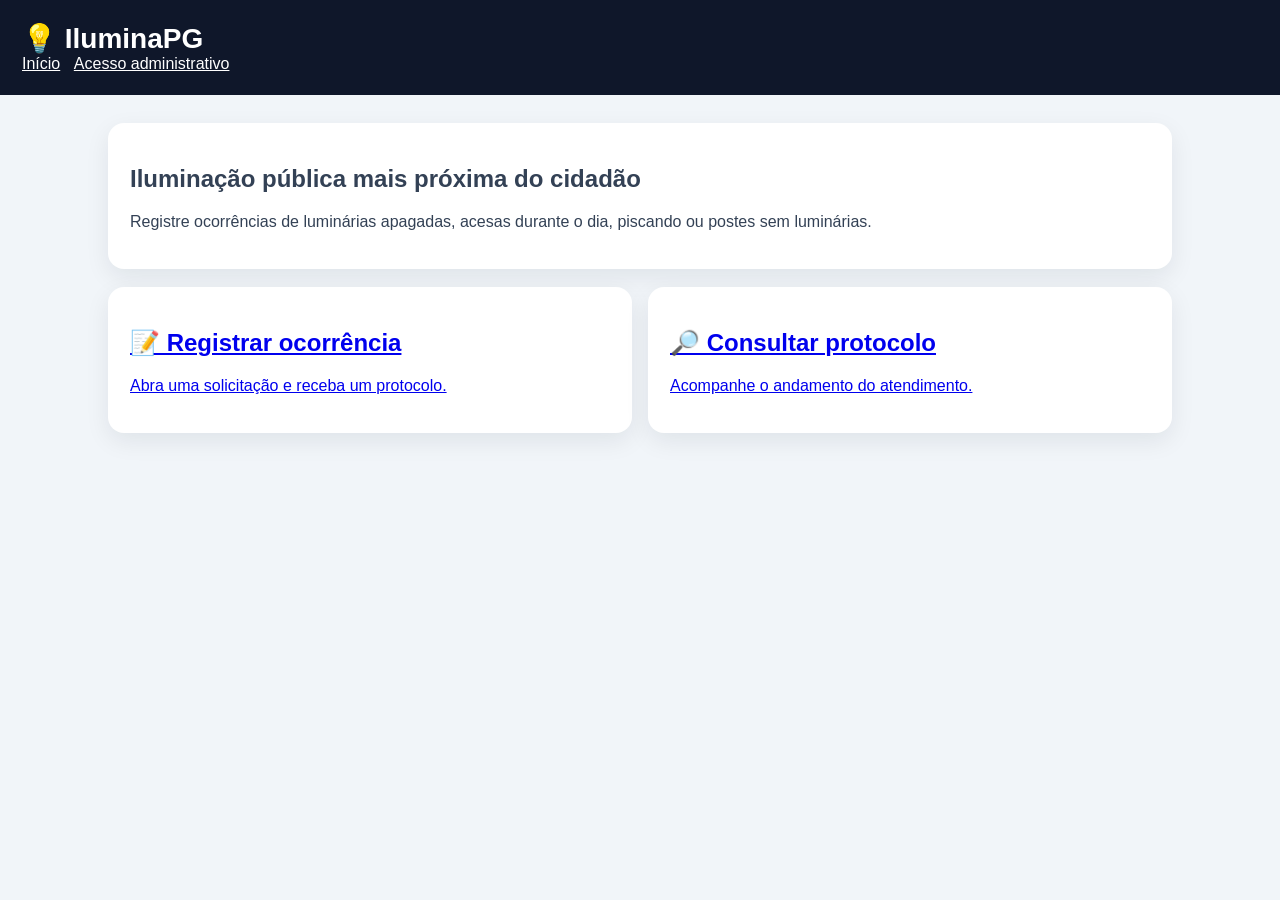
==== index.html @ 7782c96a "Versão inicial funcional do IluminaPG" ====
<!doctype html><html lang="pt-BR"><head><meta charset="utf-8"><meta name="viewport" content="width=device-width,initial-scale=1"><title>IluminaPG</title><link rel="stylesheet" href="style.css"></head><body><header class="topbar"><div class="brand">💡 IluminaPG</div><div class="nav"><a href="index.html">Início</a> <a href="gestao.html">Acesso administrativo</a></div></header><main class="wrap"><section class="card"><h1>Iluminação pública mais próxima do cidadão</h1><p>Registre ocorrências de luminárias apagadas, acesas durante o dia, piscando ou postes sem luminárias.</p></section><section class="grid"><a class="card" href="nova-ocorrencia.html"><h2>📝 Registrar ocorrência</h2><p>Abra uma solicitação e receba um protocolo.</p></a><a class="card" href="consulta.html"><h2>🔎 Consultar protocolo</h2><p>Acompanhe o andamento do atendimento.</p></a></section></main></body></html>
---- style.css ----
body{margin:0;font-family:Arial,sans-serif;background:#f1f5f9;color:#334155}*{box-sizing:border-box}.topbar{background:#0f172a;color:#fff;padding:22px}.wrap{max-width:1100px;margin:28px auto;padding:0 18px}.brand{font-size:28px;font-weight:700}.card{background:#fff;padding:22px;border-radius:16px;margin-bottom:18px;box-shadow:0 8px 24px rgba(15,23,42,.08)}.grid{display:grid;grid-template-columns:1fr 1fr;gap:16px}.field{margin-bottom:14px}label{display:block;font-weight:700;margin-bottom:6px}input,select,textarea{width:100%;padding:12px;border:1px solid #cbd5e1;border-radius:10px}textarea{min-height:90px}.btn{padding:12px 16px;border:0;border-radius:10px;font-weight:700;cursor:pointer}.primary{background:#facc15}.dark{background:#0f172a;color:#fff}.success{background:#16a34a;color:#fff}.nav a,.nav button{color:#fff;margin-right:10px}.status{padding:6px 10px;border-radius:999px;font-size:12px;font-weight:700}.aberto{background:#dbeafe;color:#1d4ed8}.em_analise{background:#fef3c7;color:#92400e}.encaminhado{background:#ede9fe;color:#6d28d9}.concluido{background:#dcfce7;color:#166534}.table{width:100%;border-collapse:collapse}.table th,.table td{padding:10px;border-bottom:1px solid #e2e8f0;text-align:left}.alert{padding:12px;border-radius:10px;margin:12px 0}.ok{background:#dcfce7}.err{background:#fee2e2}.stats{display:grid;grid-template-columns:repeat(4,1fr);gap:12px}.stat{background:#fff;padding:16px;border-radius:14px}.stat strong{font-size:26px}@media(max-width:760px){.grid,.stats{grid-template-columns:1fr}.table{min-width:800px}.tablewrap{overflow:auto}}
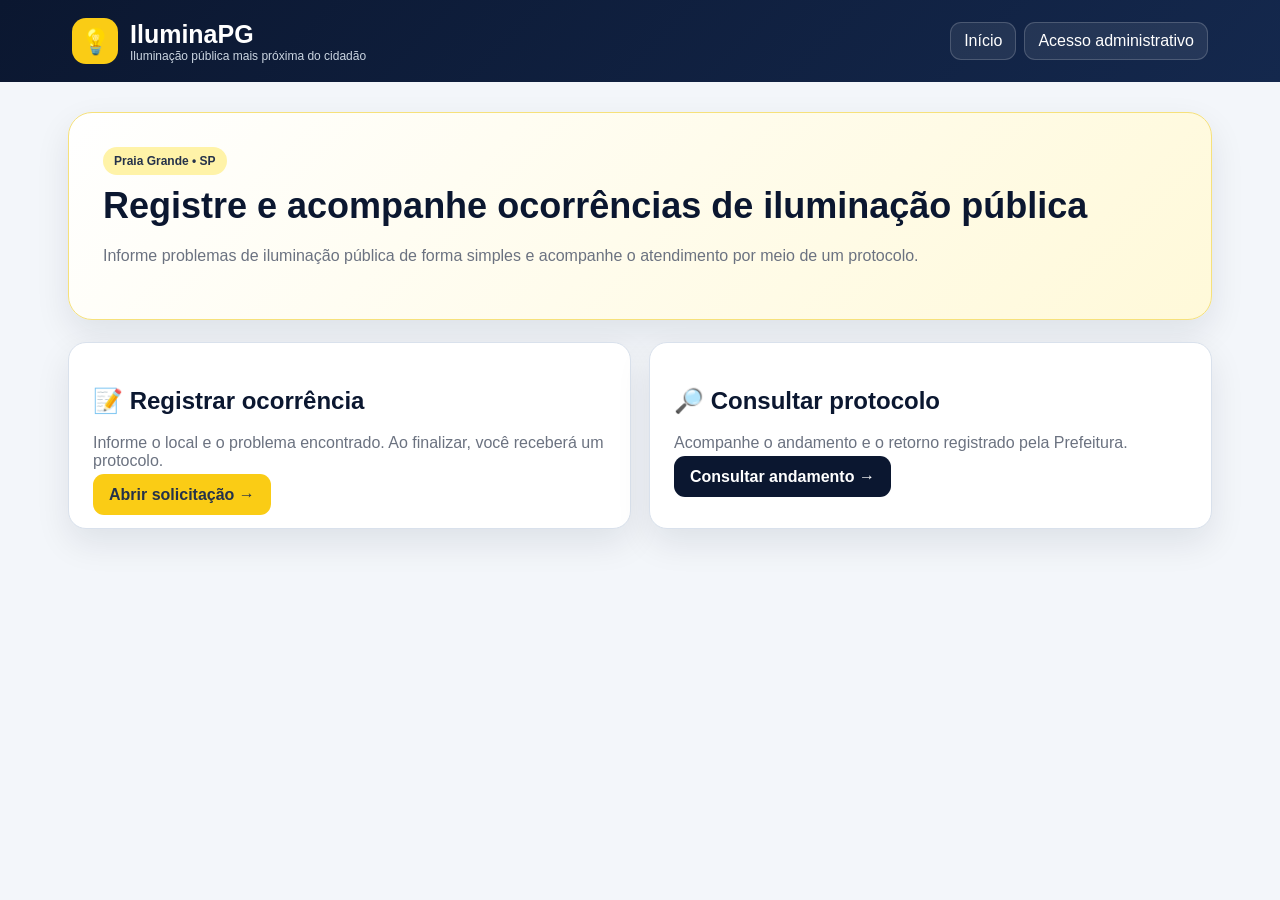
==== commit 8a962b49: "Melhora interface visual e responsiva do IluminaPG" ====
--- a/index.html
+++ b/index.html
@@ -1 +1,5 @@
-<!doctype html><html lang="pt-BR"><head><meta charset="utf-8"><meta name="viewport" content="width=device-width,initial-scale=1"><title>IluminaPG</title><link rel="stylesheet" href="style.css"></head><body><header class="topbar"><div class="brand">💡 IluminaPG</div><div class="nav"><a href="index.html">Início</a> <a href="gestao.html">Acesso administrativo</a></div></header><main class="wrap"><section class="card"><h1>Iluminação pública mais próxima do cidadão</h1><p>Registre ocorrências de luminárias apagadas, acesas durante o dia, piscando ou postes sem luminárias.</p></section><section class="grid"><a class="card" href="nova-ocorrencia.html"><h2>📝 Registrar ocorrência</h2><p>Abra uma solicitação e receba um protocolo.</p></a><a class="card" href="consulta.html"><h2>🔎 Consultar protocolo</h2><p>Acompanhe o andamento do atendimento.</p></a></section></main></body></html>+<!doctype html><html lang="pt-BR"><head><meta charset="utf-8"><meta name="viewport" content="width=device-width,initial-scale=1"><title>IluminaPG</title><link rel="stylesheet" href="style.css"></head><body>
+<header class="topbar"><div class="topbar-inner"><div class="brand"><div class="brand-mark">💡</div><div><div class="brand-title">IluminaPG</div><div class="brand-subtitle">Iluminação pública mais próxima do cidadão</div></div></div><nav class="nav"><a href="index.html">Início</a><a href="gestao.html">Acesso administrativo</a></nav></div></header>
+<main class="wrap"><section class="hero"><span class="hero-kicker">Praia Grande • SP</span><h1>Registre e acompanhe ocorrências de iluminação pública</h1><p>Informe problemas de iluminação pública de forma simples e acompanhe o atendimento por meio de um protocolo.</p></section>
+<section class="quick-grid"><a class="quick-card" href="nova-ocorrencia.html"><h2>📝 Registrar ocorrência</h2><p>Informe o local e o problema encontrado. Ao finalizar, você receberá um protocolo.</p><span class="btn btn-primary">Abrir solicitação →</span></a>
+<a class="quick-card" href="consulta.html"><h2>🔎 Consultar protocolo</h2><p>Acompanhe o andamento e o retorno registrado pela Prefeitura.</p><span class="btn btn-dark">Consultar andamento →</span></a></section></main></body></html>
--- a/style.css
+++ b/style.css
@@ -1 +1,23 @@
-body{margin:0;font-family:Arial,sans-serif;background:#f1f5f9;color:#334155}*{box-sizing:border-box}.topbar{background:#0f172a;color:#fff;padding:22px}.wrap{max-width:1100px;margin:28px auto;padding:0 18px}.brand{font-size:28px;font-weight:700}.card{background:#fff;padding:22px;border-radius:16px;margin-bottom:18px;box-shadow:0 8px 24px rgba(15,23,42,.08)}.grid{display:grid;grid-template-columns:1fr 1fr;gap:16px}.field{margin-bottom:14px}label{display:block;font-weight:700;margin-bottom:6px}input,select,textarea{width:100%;padding:12px;border:1px solid #cbd5e1;border-radius:10px}textarea{min-height:90px}.btn{padding:12px 16px;border:0;border-radius:10px;font-weight:700;cursor:pointer}.primary{background:#facc15}.dark{background:#0f172a;color:#fff}.success{background:#16a34a;color:#fff}.nav a,.nav button{color:#fff;margin-right:10px}.status{padding:6px 10px;border-radius:999px;font-size:12px;font-weight:700}.aberto{background:#dbeafe;color:#1d4ed8}.em_analise{background:#fef3c7;color:#92400e}.encaminhado{background:#ede9fe;color:#6d28d9}.concluido{background:#dcfce7;color:#166534}.table{width:100%;border-collapse:collapse}.table th,.table td{padding:10px;border-bottom:1px solid #e2e8f0;text-align:left}.alert{padding:12px;border-radius:10px;margin:12px 0}.ok{background:#dcfce7}.err{background:#fee2e2}.stats{display:grid;grid-template-columns:repeat(4,1fr);gap:12px}.stat{background:#fff;padding:16px;border-radius:14px}.stat strong{font-size:26px}@media(max-width:760px){.grid,.stats{grid-template-columns:1fr}.table{min-width:800px}.tablewrap{overflow:auto}}+
+:root{--navy:#0b1730;--navy2:#14284d;--yellow:#facc15;--bg:#f3f6fa;--card:#fff;--text:#25324a;--muted:#6b7280;--line:#d9e1ec;--green:#16a34a;--shadow:0 14px 35px rgba(15,23,42,.09);--radius:18px}
+*{box-sizing:border-box}body{margin:0;font-family:Segoe UI,Arial,sans-serif;background:var(--bg);color:var(--text)}a{text-decoration:none;color:inherit}button,input,select,textarea{font:inherit}
+.topbar{background:linear-gradient(135deg,var(--navy),var(--navy2));color:#fff}.topbar-inner{max-width:1180px;margin:auto;padding:18px 22px;display:flex;justify-content:space-between;align-items:center;gap:18px}
+.brand{display:flex;align-items:center;gap:12px}.brand-mark{width:46px;height:46px;border-radius:14px;background:var(--yellow);display:grid;place-items:center;font-size:25px}.brand-title{font-size:25px;font-weight:800}.brand-subtitle{font-size:12px;color:#cbd5e1}
+.nav{display:flex;gap:8px;flex-wrap:wrap}.nav a,.nav button{border:1px solid rgba(255,255,255,.18);background:rgba(255,255,255,.08);color:#fff;padding:9px 13px;border-radius:11px;cursor:pointer}
+.wrap{max-width:1180px;margin:30px auto;padding:0 18px}.hero{background:linear-gradient(135deg,#fff,#fff9d9);border:1px solid #f6e17b;border-radius:24px;padding:34px;box-shadow:var(--shadow)}
+.hero h1{font-size:36px;margin:0 0 12px;color:var(--navy)}.hero p{color:var(--muted);line-height:1.6}.hero-kicker{display:inline-block;background:#fff3a8;padding:7px 11px;border-radius:999px;font-weight:800;font-size:12px;margin-bottom:10px}
+.quick-grid{display:grid;grid-template-columns:1fr 1fr;gap:18px;margin-top:22px}.quick-card,.card,.stat{background:#fff;border:1px solid var(--line);border-radius:var(--radius);box-shadow:var(--shadow)}
+.quick-card{padding:24px}.quick-card h2,.card h2{color:var(--navy)}.quick-card p{color:var(--muted)}
+.card{padding:24px;margin-bottom:18px}.card-title{display:flex;align-items:center;gap:10px;margin-bottom:18px}.card-title h2{margin:0;font-size:21px}.card-title span{width:34px;height:34px;border-radius:10px;background:#eef3ff;display:grid;place-items:center}
+.grid-2{display:grid;grid-template-columns:1fr 1fr;gap:16px}.field{margin-bottom:15px}label{display:block;font-size:13px;font-weight:800;margin-bottom:7px}
+input,select,textarea{width:100%;border:1px solid #cfd8e5;padding:12px 13px;border-radius:11px;outline:none}input:focus,select:focus,textarea:focus{border-color:#7aa2ff;box-shadow:0 0 0 3px rgba(37,99,235,.1)}textarea{min-height:105px}
+.problem-grid{display:grid;grid-template-columns:repeat(2,1fr);gap:12px}.problem{border:1px solid var(--line);border-radius:14px;padding:15px;display:flex;gap:10px;align-items:center}.problem input{width:auto}.problem:has(input:checked){border-color:#e3b91e;background:#fff9dc}
+.btn{border:0;border-radius:11px;padding:12px 16px;font-weight:800;cursor:pointer}.btn-primary{background:var(--yellow)}.btn-dark{background:var(--navy);color:#fff}.btn-light{background:#eef2f7}.btn-success{background:var(--green);color:#fff}
+.alert{padding:13px 15px;border-radius:11px;margin:13px 0;display:none}.alert.show{display:block}.alert.success,.alert.ok{background:#dcfce7;color:#166534}.alert.error,.alert.err{background:#fee2e2;color:#991b1b}.alert.info{background:#dbeafe;color:#1e40af}
+.protocol-box{margin-top:12px;background:#fff9cc;border:1px dashed #cda600;border-radius:12px;padding:14px;text-align:center;font-size:24px;font-weight:900}
+.status{display:inline-block;border-radius:999px;padding:7px 11px;font-size:12px;font-weight:900}.status.aberto{background:#dbeafe;color:#1d4ed8}.status.em_analise{background:#fef3c7;color:#92400e}.status.encaminhado{background:#ede9fe;color:#6d28d9}.status.concluido{background:#dcfce7;color:#166534}
+.stats{display:grid;grid-template-columns:repeat(4,1fr);gap:14px;margin-bottom:18px}.stat{padding:18px}.stat .n{font-size:30px;font-weight:900;color:var(--navy)}.stat .t{font-size:12px;color:var(--muted)}
+.toolbar{display:grid;grid-template-columns:2fr 1fr auto;gap:10px;margin-bottom:14px}.tablewrap{overflow:auto}.table{width:100%;border-collapse:collapse;min-width:830px}.table th,.table td{padding:12px 10px;text-align:left;border-bottom:1px solid #e9eef5;font-size:13px}.table th{font-size:11px;text-transform:uppercase;color:#7b8798}
+.admin-detail-grid,.result-grid{display:grid;grid-template-columns:1fr 1fr;gap:14px}.detail-block{background:#f8fafc;border:1px solid #edf2f7;border-radius:13px;padding:15px}
+.timeline{display:flex;overflow:auto;margin-top:20px}.timeline-step{min-width:150px;position:relative;padding-top:26px;color:#8a96a8;font-size:12px;font-weight:700}.timeline-step:before{content:"";position:absolute;top:7px;left:0;width:14px;height:14px;border-radius:50%;background:#cbd5e1}.timeline-step:after{content:"";position:absolute;top:13px;left:14px;width:100%;height:2px;background:#cbd5e1}.timeline-step:last-child:after{display:none}.timeline-step.done{color:var(--navy)}.timeline-step.done:before,.timeline-step.done:after{background:var(--green)}
+@media(max-width:820px){.topbar-inner{flex-direction:column;align-items:flex-start}.quick-grid,.grid-2,.problem-grid,.stats,.toolbar,.admin-detail-grid,.result-grid{grid-template-columns:1fr}.hero h1{font-size:29px}.wrap{padding:0 13px}.hero,.card{padding:19px}}
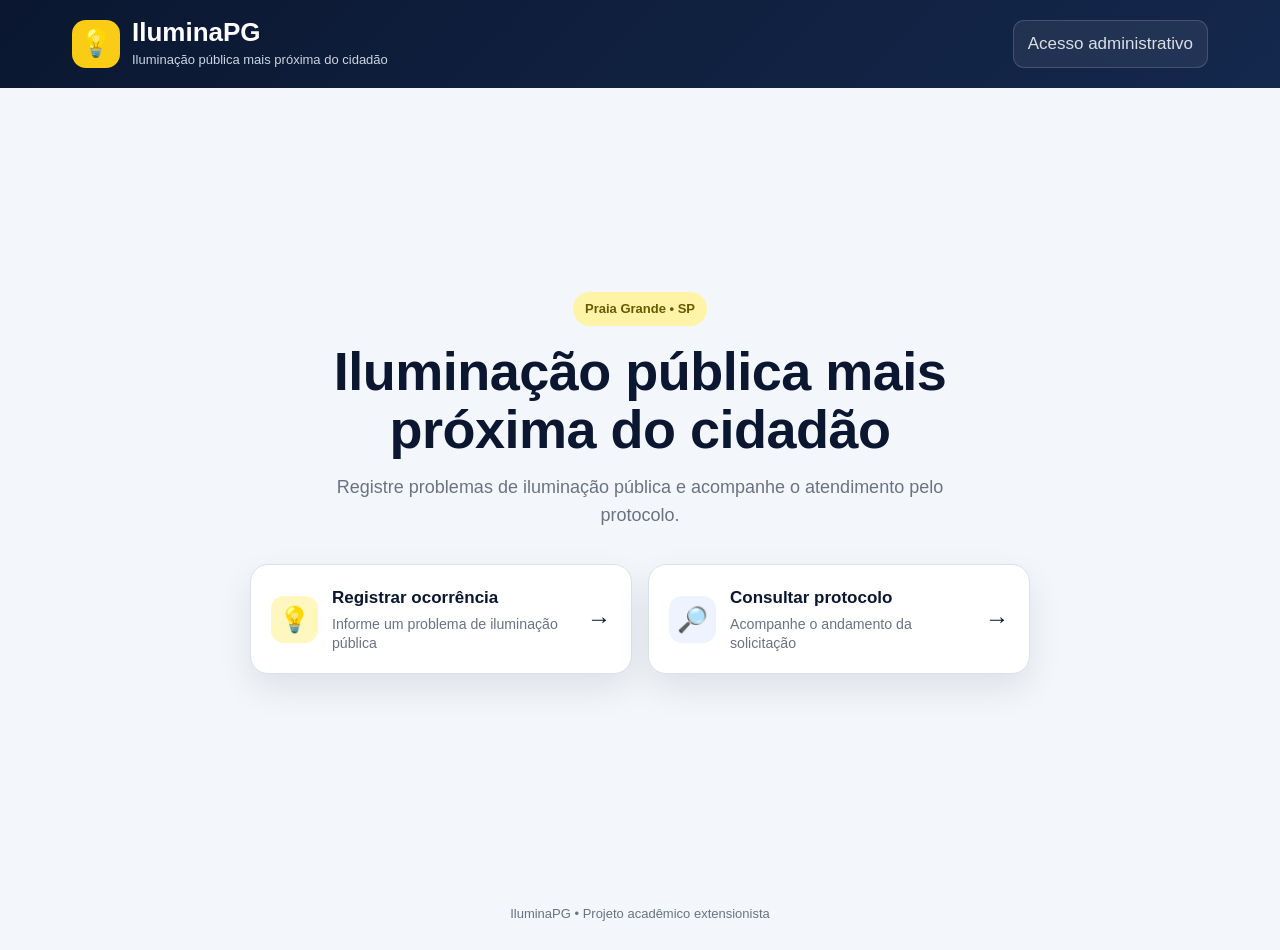
==== commit 15b720b7: "Atualiza home, icones e responsividade do IluminaPG" ====
--- a/index.html
+++ b/index.html
@@ -1,5 +1,180 @@
-<!doctype html><html lang="pt-BR"><head><meta charset="utf-8"><meta name="viewport" content="width=device-width,initial-scale=1"><title>IluminaPG</title><link rel="stylesheet" href="style.css"></head><body>
-<header class="topbar"><div class="topbar-inner"><div class="brand"><div class="brand-mark">💡</div><div><div class="brand-title">IluminaPG</div><div class="brand-subtitle">Iluminação pública mais próxima do cidadão</div></div></div><nav class="nav"><a href="index.html">Início</a><a href="gestao.html">Acesso administrativo</a></nav></div></header>
-<main class="wrap"><section class="hero"><span class="hero-kicker">Praia Grande • SP</span><h1>Registre e acompanhe ocorrências de iluminação pública</h1><p>Informe problemas de iluminação pública de forma simples e acompanhe o atendimento por meio de um protocolo.</p></section>
-<section class="quick-grid"><a class="quick-card" href="nova-ocorrencia.html"><h2>📝 Registrar ocorrência</h2><p>Informe o local e o problema encontrado. Ao finalizar, você receberá um protocolo.</p><span class="btn btn-primary">Abrir solicitação →</span></a>
-<a class="quick-card" href="consulta.html"><h2>🔎 Consultar protocolo</h2><p>Acompanhe o andamento e o retorno registrado pela Prefeitura.</p><span class="btn btn-dark">Consultar andamento →</span></a></section></main></body></html>+<!doctype html>
+
+<html lang="pt-BR">
+
+<head>
+
+    <meta charset="utf-8">
+
+    <meta
+        name="viewport"
+        content="width=device-width, initial-scale=1"
+    >
+
+    <title>IluminaPG</title>
+
+    <link
+        rel="stylesheet"
+        href="style.css"
+    >
+
+</head>
+
+
+<body>
+
+
+<header class="topbar">
+
+    <div class="topbar-inner">
+
+
+        <div class="brand">
+
+            <div class="brand-mark">
+                💡
+            </div>
+
+
+            <div>
+
+                <div class="brand-title">
+                    IluminaPG
+                </div>
+
+                <div class="brand-subtitle">
+                    Iluminação pública mais próxima do cidadão
+                </div>
+
+            </div>
+
+
+        </div>
+
+
+
+        <nav class="nav">
+
+            <a
+                class="admin-link"
+                href="gestao.html"
+            >
+                Acesso administrativo
+            </a>
+
+        </nav>
+
+
+    </div>
+
+</header>
+
+
+
+<main class="wrap home-wrap">
+
+
+    <section class="home-hero">
+
+
+        <span class="hero-kicker">
+            Praia Grande • SP
+        </span>
+
+
+        <h1>
+            Iluminação pública
+            mais próxima do cidadão
+        </h1>
+
+
+        <p>
+            Registre problemas de iluminação pública
+            e acompanhe o atendimento pelo protocolo.
+        </p>
+
+
+        <div class="home-actions">
+
+
+            <a
+                href="nova-ocorrencia.html"
+                class="home-action primary-action"
+            >
+
+                <span class="home-action-icon">
+                    💡
+                </span>
+
+
+                <div>
+
+                    <strong>
+                        Registrar ocorrência
+                    </strong>
+
+                    <small>
+                        Informe um problema de iluminação pública
+                    </small>
+
+                </div>
+
+
+                <span class="home-arrow">
+                    →
+                </span>
+
+            </a>
+
+
+
+            <a
+                href="consulta.html"
+                class="home-action secondary-action"
+            >
+
+                <span class="home-action-icon">
+                    🔎
+                </span>
+
+
+                <div>
+
+                    <strong>
+                        Consultar protocolo
+                    </strong>
+
+                    <small>
+                        Acompanhe o andamento da solicitação
+                    </small>
+
+                </div>
+
+
+                <span class="home-arrow">
+                    →
+                </span>
+
+            </a>
+
+
+        </div>
+
+
+    </section>
+
+
+</main>
+
+
+
+<footer class="footer">
+
+    IluminaPG • Projeto acadêmico extensionista
+
+</footer>
+
+
+</body>
+
+</html>
--- a/style.css
+++ b/style.css
@@ -1,23 +1,2120 @@
-
-:root{--navy:#0b1730;--navy2:#14284d;--yellow:#facc15;--bg:#f3f6fa;--card:#fff;--text:#25324a;--muted:#6b7280;--line:#d9e1ec;--green:#16a34a;--shadow:0 14px 35px rgba(15,23,42,.09);--radius:18px}
-*{box-sizing:border-box}body{margin:0;font-family:Segoe UI,Arial,sans-serif;background:var(--bg);color:var(--text)}a{text-decoration:none;color:inherit}button,input,select,textarea{font:inherit}
-.topbar{background:linear-gradient(135deg,var(--navy),var(--navy2));color:#fff}.topbar-inner{max-width:1180px;margin:auto;padding:18px 22px;display:flex;justify-content:space-between;align-items:center;gap:18px}
-.brand{display:flex;align-items:center;gap:12px}.brand-mark{width:46px;height:46px;border-radius:14px;background:var(--yellow);display:grid;place-items:center;font-size:25px}.brand-title{font-size:25px;font-weight:800}.brand-subtitle{font-size:12px;color:#cbd5e1}
-.nav{display:flex;gap:8px;flex-wrap:wrap}.nav a,.nav button{border:1px solid rgba(255,255,255,.18);background:rgba(255,255,255,.08);color:#fff;padding:9px 13px;border-radius:11px;cursor:pointer}
-.wrap{max-width:1180px;margin:30px auto;padding:0 18px}.hero{background:linear-gradient(135deg,#fff,#fff9d9);border:1px solid #f6e17b;border-radius:24px;padding:34px;box-shadow:var(--shadow)}
-.hero h1{font-size:36px;margin:0 0 12px;color:var(--navy)}.hero p{color:var(--muted);line-height:1.6}.hero-kicker{display:inline-block;background:#fff3a8;padding:7px 11px;border-radius:999px;font-weight:800;font-size:12px;margin-bottom:10px}
-.quick-grid{display:grid;grid-template-columns:1fr 1fr;gap:18px;margin-top:22px}.quick-card,.card,.stat{background:#fff;border:1px solid var(--line);border-radius:var(--radius);box-shadow:var(--shadow)}
-.quick-card{padding:24px}.quick-card h2,.card h2{color:var(--navy)}.quick-card p{color:var(--muted)}
-.card{padding:24px;margin-bottom:18px}.card-title{display:flex;align-items:center;gap:10px;margin-bottom:18px}.card-title h2{margin:0;font-size:21px}.card-title span{width:34px;height:34px;border-radius:10px;background:#eef3ff;display:grid;place-items:center}
-.grid-2{display:grid;grid-template-columns:1fr 1fr;gap:16px}.field{margin-bottom:15px}label{display:block;font-size:13px;font-weight:800;margin-bottom:7px}
-input,select,textarea{width:100%;border:1px solid #cfd8e5;padding:12px 13px;border-radius:11px;outline:none}input:focus,select:focus,textarea:focus{border-color:#7aa2ff;box-shadow:0 0 0 3px rgba(37,99,235,.1)}textarea{min-height:105px}
-.problem-grid{display:grid;grid-template-columns:repeat(2,1fr);gap:12px}.problem{border:1px solid var(--line);border-radius:14px;padding:15px;display:flex;gap:10px;align-items:center}.problem input{width:auto}.problem:has(input:checked){border-color:#e3b91e;background:#fff9dc}
-.btn{border:0;border-radius:11px;padding:12px 16px;font-weight:800;cursor:pointer}.btn-primary{background:var(--yellow)}.btn-dark{background:var(--navy);color:#fff}.btn-light{background:#eef2f7}.btn-success{background:var(--green);color:#fff}
-.alert{padding:13px 15px;border-radius:11px;margin:13px 0;display:none}.alert.show{display:block}.alert.success,.alert.ok{background:#dcfce7;color:#166534}.alert.error,.alert.err{background:#fee2e2;color:#991b1b}.alert.info{background:#dbeafe;color:#1e40af}
-.protocol-box{margin-top:12px;background:#fff9cc;border:1px dashed #cda600;border-radius:12px;padding:14px;text-align:center;font-size:24px;font-weight:900}
-.status{display:inline-block;border-radius:999px;padding:7px 11px;font-size:12px;font-weight:900}.status.aberto{background:#dbeafe;color:#1d4ed8}.status.em_analise{background:#fef3c7;color:#92400e}.status.encaminhado{background:#ede9fe;color:#6d28d9}.status.concluido{background:#dcfce7;color:#166534}
-.stats{display:grid;grid-template-columns:repeat(4,1fr);gap:14px;margin-bottom:18px}.stat{padding:18px}.stat .n{font-size:30px;font-weight:900;color:var(--navy)}.stat .t{font-size:12px;color:var(--muted)}
-.toolbar{display:grid;grid-template-columns:2fr 1fr auto;gap:10px;margin-bottom:14px}.tablewrap{overflow:auto}.table{width:100%;border-collapse:collapse;min-width:830px}.table th,.table td{padding:12px 10px;text-align:left;border-bottom:1px solid #e9eef5;font-size:13px}.table th{font-size:11px;text-transform:uppercase;color:#7b8798}
-.admin-detail-grid,.result-grid{display:grid;grid-template-columns:1fr 1fr;gap:14px}.detail-block{background:#f8fafc;border:1px solid #edf2f7;border-radius:13px;padding:15px}
-.timeline{display:flex;overflow:auto;margin-top:20px}.timeline-step{min-width:150px;position:relative;padding-top:26px;color:#8a96a8;font-size:12px;font-weight:700}.timeline-step:before{content:"";position:absolute;top:7px;left:0;width:14px;height:14px;border-radius:50%;background:#cbd5e1}.timeline-step:after{content:"";position:absolute;top:13px;left:14px;width:100%;height:2px;background:#cbd5e1}.timeline-step:last-child:after{display:none}.timeline-step.done{color:var(--navy)}.timeline-step.done:before,.timeline-step.done:after{background:var(--green)}
-@media(max-width:820px){.topbar-inner{flex-direction:column;align-items:flex-start}.quick-grid,.grid-2,.problem-grid,.stats,.toolbar,.admin-detail-grid,.result-grid{grid-template-columns:1fr}.hero h1{font-size:29px}.wrap{padding:0 13px}.hero,.card{padding:19px}}
+:root {
+
+    --navy: #0b1730;
+
+    --navy2: #14284d;
+
+    --yellow: #facc15;
+
+    --yellow-dark: #eab308;
+
+    --bg: #f3f6fa;
+
+    --card: #ffffff;
+
+    --text: #25324a;
+
+    --muted: #6b7280;
+
+    --line: #d9e1ec;
+
+    --green: #16a34a;
+
+    --red: #dc2626;
+
+    --purple: #7c3aed;
+
+    --orange: #d97706;
+
+    --shadow:
+        0 14px 35px
+        rgba(15, 23, 42, .09);
+
+    --radius: 18px;
+
+}
+
+
+
+/* =========================================
+   GERAL
+========================================= */
+
+* {
+    box-sizing: border-box;
+}
+
+
+html {
+
+    scroll-behavior: smooth;
+
+    font-size: 17px;
+
+}
+
+
+body {
+
+    margin: 0;
+
+    min-width: 280px;
+
+    font-family:
+        "Segoe UI",
+        Arial,
+        sans-serif;
+
+    background: var(--bg);
+
+    color: var(--text);
+
+    line-height: 1.55;
+
+}
+
+
+a {
+
+    text-decoration: none;
+
+    color: inherit;
+
+}
+
+
+button,
+input,
+select,
+textarea {
+
+    font: inherit;
+
+}
+
+
+img {
+
+    max-width: 100%;
+
+}
+
+
+
+/* =========================================
+   CABEÇALHO
+========================================= */
+
+.topbar {
+
+    background:
+        linear-gradient(
+            135deg,
+            var(--navy),
+            var(--navy2)
+        );
+
+    color: #fff;
+
+}
+
+
+.topbar-inner {
+
+    width: 100%;
+
+    max-width: 1180px;
+
+    margin: auto;
+
+    padding: 18px 22px;
+
+    display: flex;
+
+    justify-content: space-between;
+
+    align-items: center;
+
+    gap: 18px;
+
+}
+
+
+.brand {
+
+    display: flex;
+
+    align-items: center;
+
+    gap: 12px;
+
+}
+
+
+.brand-mark {
+
+    width: 48px;
+
+    height: 48px;
+
+    min-width: 48px;
+
+    border-radius: 14px;
+
+    background: var(--yellow);
+
+    display: grid;
+
+    place-items: center;
+
+    font-size: 27px;
+
+}
+
+
+.brand-title {
+
+    font-size: 26px;
+
+    font-weight: 800;
+
+    line-height: 1.1;
+
+}
+
+
+.brand-subtitle {
+
+    margin-top: 3px;
+
+    font-size: 13px;
+
+    color: #cbd5e1;
+
+}
+
+
+.nav {
+
+    display: flex;
+
+    align-items: center;
+
+    gap: 8px;
+
+    flex-wrap: wrap;
+
+}
+
+
+.nav a,
+.nav button {
+
+    border:
+        1px solid
+        rgba(255,255,255,.18);
+
+    background:
+        rgba(255,255,255,.08);
+
+    color: #fff;
+
+    padding: 10px 14px;
+
+    border-radius: 11px;
+
+    cursor: pointer;
+
+    transition: .15s;
+
+}
+
+
+.nav a:hover,
+.nav button:hover {
+
+    background:
+        rgba(255,255,255,.15);
+
+}
+
+
+.admin-link {
+
+    opacity: .85;
+
+}
+
+
+
+/* =========================================
+   LAYOUT
+========================================= */
+
+.wrap {
+
+    width: 100%;
+
+    max-width: 1180px;
+
+    margin: 30px auto;
+
+    padding: 0 18px;
+
+}
+
+
+
+/* =========================================
+   HOME MINIMALISTA
+========================================= */
+
+.home-wrap {
+
+    min-height:
+        calc(100vh - 170px);
+
+    display: flex;
+
+    align-items: center;
+
+    justify-content: center;
+
+}
+
+
+.home-hero {
+
+    width: 100%;
+
+    max-width: 900px;
+
+    text-align: center;
+
+    padding: 50px 20px;
+
+}
+
+
+.hero-kicker {
+
+    display: inline-block;
+
+    background: #fff3a8;
+
+    color: #6b5900;
+
+    padding: 7px 12px;
+
+    border-radius: 999px;
+
+    font-weight: 800;
+
+    font-size: 13px;
+
+    margin-bottom: 16px;
+
+}
+
+
+.home-hero h1 {
+
+    max-width: 760px;
+
+    margin:
+        0 auto 16px;
+
+    color: var(--navy);
+
+    font-size:
+        clamp(
+            34px,
+            5vw,
+            54px
+        );
+
+    line-height: 1.08;
+
+    letter-spacing: -.5px;
+
+}
+
+
+.home-hero > p {
+
+    max-width: 650px;
+
+    margin:
+        0 auto 34px;
+
+    color: var(--muted);
+
+    font-size: 18px;
+
+}
+
+
+.home-actions {
+
+    width: 100%;
+
+    max-width: 780px;
+
+    margin: auto;
+
+    display: grid;
+
+    grid-template-columns:
+        repeat(2, 1fr);
+
+    gap: 16px;
+
+}
+
+
+.home-action {
+
+    min-height: 105px;
+
+    display: grid;
+
+    grid-template-columns:
+        auto 1fr auto;
+
+    align-items: center;
+
+    gap: 14px;
+
+    padding: 20px;
+
+    background: #fff;
+
+    border:
+        1px solid
+        var(--line);
+
+    border-radius: 18px;
+
+    text-align: left;
+
+    box-shadow: var(--shadow);
+
+    transition:
+        transform .18s,
+        border-color .18s;
+
+}
+
+
+.home-action:hover {
+
+    transform:
+        translateY(-2px);
+
+    border-color:
+        #c9d2df;
+
+}
+
+
+.home-action-icon {
+
+    width: 47px;
+
+    height: 47px;
+
+    border-radius: 13px;
+
+    background: #fff7bf;
+
+    display: grid;
+
+    place-items: center;
+
+    font-size: 25px;
+
+}
+
+
+.home-action strong {
+
+    display: block;
+
+    color: var(--navy);
+
+    font-size: 17px;
+
+}
+
+
+.home-action small {
+
+    display: block;
+
+    margin-top: 3px;
+
+    color: var(--muted);
+
+    line-height: 1.35;
+
+}
+
+
+.home-arrow {
+
+    color: var(--navy);
+
+    font-size: 24px;
+
+    font-weight: 700;
+
+}
+
+
+.secondary-action
+.home-action-icon {
+
+    background:
+        #eef3ff;
+
+}
+
+
+
+/* =========================================
+   HERO ANTIGO
+========================================= */
+
+.hero {
+
+    background:
+        linear-gradient(
+            135deg,
+            #fff,
+            #fff9d9
+        );
+
+    border:
+        1px solid
+        #f6e17b;
+
+    border-radius: 24px;
+
+    padding: 34px;
+
+    box-shadow:
+        var(--shadow);
+
+}
+
+
+.hero h1 {
+
+    font-size: 38px;
+
+    margin:
+        0 0 12px;
+
+    color:
+        var(--navy);
+
+}
+
+
+.hero p {
+
+    color:
+        var(--muted);
+
+    line-height:
+        1.6;
+
+}
+
+
+
+/* =========================================
+   CARDS
+========================================= */
+
+.quick-grid {
+
+    display: grid;
+
+    grid-template-columns:
+        1fr 1fr;
+
+    gap: 18px;
+
+    margin-top: 22px;
+
+}
+
+
+.quick-card,
+.card,
+.stat {
+
+    background: #fff;
+
+    border:
+        1px solid
+        var(--line);
+
+    border-radius:
+        var(--radius);
+
+    box-shadow:
+        var(--shadow);
+
+}
+
+
+.quick-card {
+
+    padding: 24px;
+
+}
+
+
+.quick-card h2,
+.card h2 {
+
+    color: var(--navy);
+
+}
+
+
+.quick-card p {
+
+    color:
+        var(--muted);
+
+}
+
+
+.card {
+
+    padding: 26px;
+
+    margin-bottom: 20px;
+
+}
+
+
+.card-title {
+
+    display: flex;
+
+    align-items: center;
+
+    gap: 11px;
+
+    margin-bottom: 20px;
+
+}
+
+
+.card-title h2 {
+
+    margin: 0;
+
+    font-size: 23px;
+
+}
+
+
+.card-title span {
+
+    width: 38px;
+
+    height: 38px;
+
+    min-width: 38px;
+
+    border-radius: 10px;
+
+    background:
+        #eef3ff;
+
+    display: grid;
+
+    place-items: center;
+
+    font-size: 20px;
+
+}
+
+
+
+/* =========================================
+   FORMULÁRIOS
+========================================= */
+
+.grid-2 {
+
+    display: grid;
+
+    grid-template-columns:
+        1fr 1fr;
+
+    gap: 18px;
+
+}
+
+
+.field {
+
+    margin-bottom: 17px;
+
+}
+
+
+label {
+
+    display: block;
+
+    font-size: 15px;
+
+    font-weight: 750;
+
+    margin-bottom: 8px;
+
+}
+
+
+.optional {
+
+    font-weight: 400;
+
+    color: var(--muted);
+
+    font-size: 13px;
+
+}
+
+
+input,
+select,
+textarea {
+
+    width: 100%;
+
+    min-height: 48px;
+
+    border:
+        1px solid
+        #cfd8e5;
+
+    padding:
+        13px 14px;
+
+    border-radius: 11px;
+
+    background: #fff;
+
+    color: var(--text);
+
+    outline: none;
+
+}
+
+
+textarea {
+
+    min-height: 115px;
+
+    resize: vertical;
+
+}
+
+
+input:focus,
+select:focus,
+textarea:focus {
+
+    border-color:
+        #7aa2ff;
+
+    box-shadow:
+        0 0 0 3px
+        rgba(37,99,235,.1);
+
+}
+
+
+input:disabled,
+select:disabled,
+textarea:disabled {
+
+    background:
+        #f1f5f9;
+
+    color:
+        #64748b;
+
+    cursor:
+        not-allowed;
+
+}
+
+
+.section-text,
+.hint {
+
+    color:
+        var(--muted);
+
+    font-size: 14px;
+
+}
+
+
+.section-text {
+
+    margin:
+        -8px 0 20px;
+
+}
+
+
+.observation-field {
+
+    margin-top: 22px;
+
+}
+
+
+
+/* =========================================
+   PROBLEMAS DE ILUMINAÇÃO
+========================================= */
+
+.problem-grid {
+
+    display: grid;
+
+    grid-template-columns:
+        repeat(2,1fr);
+
+    gap: 14px;
+
+}
+
+
+.problem {
+
+    position: relative;
+
+    min-height: 155px;
+
+    border:
+        1px solid
+        var(--line);
+
+    border-radius: 15px;
+
+    padding: 18px;
+
+    display: flex;
+
+    gap: 18px;
+
+    align-items: center;
+
+    cursor: pointer;
+
+    transition:
+        border-color .18s,
+        background .18s,
+        transform .18s;
+
+}
+
+
+.problem:hover {
+
+    border-color:
+        #e3b91e;
+
+    transform:
+        translateY(-1px);
+
+}
+
+
+.problem input {
+
+    position: absolute;
+
+    opacity: 0;
+
+    width: 1px;
+
+    height: 1px;
+
+}
+
+
+.problem:has(
+    input:checked
+) {
+
+    border-color:
+        #e3b91e;
+
+    background:
+        #fff9dc;
+
+    box-shadow:
+        0 0 0 2px
+        rgba(234,179,8,.10);
+
+}
+
+
+.problem-icon {
+
+    width: 120px;
+
+    height: 120px;
+
+    min-width: 120px;
+
+    display: flex;
+
+    align-items: center;
+
+    justify-content: center;
+
+}
+
+
+.problem-icon img {
+
+    width: 110px;
+
+    height: 110px;
+
+    object-fit: contain;
+
+    transition:
+        transform .18s;
+
+}
+
+
+.problem:hover
+.problem-icon img {
+
+    transform:
+        scale(1.05);
+
+}
+
+
+.problem:has(
+    input:checked
+)
+.problem-icon img {
+
+    transform:
+        scale(1.07);
+
+}
+
+
+.problem-content {
+
+    flex: 1;
+
+}
+
+
+.problem-content strong {
+
+    display: block;
+
+    color:
+        var(--navy);
+
+    font-size: 17px;
+
+    line-height: 1.3;
+
+}
+
+
+.problem-content small {
+
+    display: block;
+
+    margin-top: 7px;
+
+    color:
+        var(--muted);
+
+    font-size: 14px;
+
+    line-height: 1.4;
+
+}
+
+
+
+/* =========================================
+   BOTÕES
+========================================= */
+
+.btn {
+
+    border: 0;
+
+    border-radius: 11px;
+
+    padding: 12px 17px;
+
+    min-height: 46px;
+
+    font-weight: 800;
+
+    cursor: pointer;
+
+}
+
+
+.btn-primary {
+
+    background:
+        var(--yellow);
+
+    color:
+        var(--navy);
+
+}
+
+
+.btn-dark {
+
+    background:
+        var(--navy);
+
+    color:
+        #fff;
+
+}
+
+
+.btn-light {
+
+    background:
+        #eef2f7;
+
+    color:
+        var(--navy);
+
+}
+
+
+.btn-success {
+
+    background:
+        var(--green);
+
+    color:
+        #fff;
+
+}
+
+
+.btn:disabled {
+
+    opacity: .55;
+
+    cursor:
+        not-allowed;
+
+}
+
+
+.send-button {
+
+    min-width: 230px;
+
+}
+
+
+
+/* =========================================
+   ALERTAS
+========================================= */
+
+.alert {
+
+    padding:
+        14px 16px;
+
+    border-radius:
+        11px;
+
+    margin:
+        14px 0;
+
+    display:
+        none;
+
+}
+
+
+.alert.show {
+
+    display:
+        block;
+
+}
+
+
+.alert.success,
+.alert.ok {
+
+    background:
+        #dcfce7;
+
+    color:
+        #166534;
+
+}
+
+
+.alert.error,
+.alert.err {
+
+    background:
+        #fee2e2;
+
+    color:
+        #991b1b;
+
+}
+
+
+.alert.info {
+
+    background:
+        #dbeafe;
+
+    color:
+        #1e40af;
+
+}
+
+
+.protocol-box {
+
+    margin-top: 12px;
+
+    background:
+        #fff9cc;
+
+    border:
+        1px dashed
+        #cda600;
+
+    border-radius:
+        12px;
+
+    padding:
+        14px;
+
+    text-align:
+        center;
+
+    font-size:
+        25px;
+
+    font-weight:
+        900;
+
+}
+
+
+
+/* =========================================
+   STATUS
+========================================= */
+
+.status {
+
+    display: inline-block;
+
+    border-radius:
+        999px;
+
+    padding:
+        7px 12px;
+
+    font-size:
+        13px;
+
+    font-weight:
+        900;
+
+}
+
+
+.status.aberto {
+
+    background:
+        #dbeafe;
+
+    color:
+        #1d4ed8;
+
+}
+
+
+.status.em_analise {
+
+    background:
+        #fef3c7;
+
+    color:
+        #92400e;
+
+}
+
+
+.status.encaminhado {
+
+    background:
+        #ede9fe;
+
+    color:
+        #6d28d9;
+
+}
+
+
+.status.concluido {
+
+    background:
+        #dcfce7;
+
+    color:
+        #166534;
+
+}
+
+
+.status.nao_executado {
+
+    background:
+        #fee2e2;
+
+    color:
+        #991b1b;
+
+}
+
+
+
+/* =========================================
+   ESTATÍSTICAS
+========================================= */
+
+.stats {
+
+    display: grid;
+
+    grid-template-columns:
+        repeat(5,1fr);
+
+    gap: 14px;
+
+    margin-bottom: 18px;
+
+}
+
+
+.stat {
+
+    padding: 18px;
+
+}
+
+
+.stat .n {
+
+    font-size: 31px;
+
+    font-weight: 900;
+
+    color:
+        var(--navy);
+
+}
+
+
+.stat .t {
+
+    font-size: 13px;
+
+    color:
+        var(--muted);
+
+}
+
+
+
+/* =========================================
+   GESTÃO / TABELA
+========================================= */
+
+.toolbar {
+
+    display: grid;
+
+    grid-template-columns:
+        2fr 1fr auto;
+
+    gap: 10px;
+
+    margin-bottom:
+        14px;
+
+}
+
+
+.tablewrap {
+
+    width: 100%;
+
+    overflow-x: auto;
+
+    -webkit-overflow-scrolling:
+        touch;
+
+}
+
+
+.table {
+
+    width: 100%;
+
+    border-collapse:
+        collapse;
+
+    min-width: 830px;
+
+}
+
+
+.table th,
+.table td {
+
+    padding:
+        13px 11px;
+
+    text-align: left;
+
+    border-bottom:
+        1px solid
+        #e9eef5;
+
+    font-size:
+        14px;
+
+}
+
+
+.table th {
+
+    font-size:
+        12px;
+
+    text-transform:
+        uppercase;
+
+    color:
+        #7b8798;
+
+}
+
+
+.admin-detail-grid,
+.result-grid {
+
+    display: grid;
+
+    grid-template-columns:
+        1fr 1fr;
+
+    gap: 14px;
+
+}
+
+
+.detail-block {
+
+    background:
+        #f8fafc;
+
+    border:
+        1px solid
+        #edf2f7;
+
+    border-radius:
+        13px;
+
+    padding:
+        16px;
+
+}
+
+
+
+/* =========================================
+   HISTÓRICO
+========================================= */
+
+.history-section {
+
+    margin-top: 26px;
+
+    padding-top: 22px;
+
+    border-top:
+        1px solid
+        var(--line);
+
+}
+
+
+.history-section h3 {
+
+    margin:
+        0 0 18px;
+
+    color:
+        var(--navy);
+
+}
+
+
+.history-list {
+
+    display: flex;
+
+    flex-direction: column;
+
+}
+
+
+.history-item {
+
+    position: relative;
+
+    display: grid;
+
+    grid-template-columns:
+        30px 1fr;
+
+    gap: 12px;
+
+    padding-bottom: 20px;
+
+}
+
+
+.history-item::before {
+
+    content: "";
+
+    position: absolute;
+
+    left: 9px;
+
+    top: 20px;
+
+    bottom: 0;
+
+    width: 2px;
+
+    background:
+        #dbe2ea;
+
+}
+
+
+.history-item:last-child::before {
+
+    display: none;
+
+}
+
+
+.history-dot {
+
+    width: 20px;
+
+    height: 20px;
+
+    margin-top: 3px;
+
+    border-radius: 50%;
+
+    border:
+        4px solid #fff;
+
+    background:
+        #2563eb;
+
+    box-shadow:
+        0 0 0 2px
+        #dbe2ea;
+
+    z-index: 2;
+
+}
+
+
+.history-item.em_analise
+.history-dot {
+
+    background:
+        var(--orange);
+
+}
+
+
+.history-item.encaminhado
+.history-dot {
+
+    background:
+        var(--purple);
+
+}
+
+
+.history-item.concluido
+.history-dot {
+
+    background:
+        var(--green);
+
+}
+
+
+.history-item.nao_executado
+.history-dot {
+
+    background:
+        var(--red);
+
+}
+
+
+.history-content {
+
+    background:
+        #f8fafc;
+
+    border:
+        1px solid
+        #e7edf4;
+
+    border-radius:
+        12px;
+
+    padding:
+        13px 15px;
+
+}
+
+
+.history-header {
+
+    display: flex;
+
+    justify-content:
+        space-between;
+
+    align-items: center;
+
+    gap: 12px;
+
+}
+
+
+.history-header strong {
+
+    color:
+        var(--navy);
+
+}
+
+
+.history-header span {
+
+    color:
+        var(--muted);
+
+    font-size: 13px;
+
+}
+
+
+.history-content p {
+
+    margin:
+        8px 0 0;
+
+}
+
+
+
+/* =========================================
+   TIMELINE ANTIGA
+========================================= */
+
+.timeline {
+
+    display: flex;
+
+    overflow: auto;
+
+    margin-top: 20px;
+
+}
+
+
+.timeline-step {
+
+    min-width: 150px;
+
+    position: relative;
+
+    padding-top: 26px;
+
+    color:
+        #8a96a8;
+
+    font-size: 13px;
+
+    font-weight: 700;
+
+}
+
+
+.timeline-step::before {
+
+    content: "";
+
+    position: absolute;
+
+    top: 7px;
+
+    left: 0;
+
+    width: 14px;
+
+    height: 14px;
+
+    border-radius:
+        50%;
+
+    background:
+        #cbd5e1;
+
+}
+
+
+.timeline-step::after {
+
+    content: "";
+
+    position: absolute;
+
+    top: 13px;
+
+    left: 14px;
+
+    width: 100%;
+
+    height: 2px;
+
+    background:
+        #cbd5e1;
+
+}
+
+
+.timeline-step:last-child::after {
+
+    display:
+        none;
+
+}
+
+
+.timeline-step.done {
+
+    color:
+        var(--navy);
+
+}
+
+
+.timeline-step.done::before,
+.timeline-step.done::after {
+
+    background:
+        var(--green);
+
+}
+
+
+
+/* =========================================
+   LOGIN
+========================================= */
+
+.login-card {
+
+    max-width:
+        500px;
+
+    margin:
+        50px auto;
+
+}
+
+
+
+/* =========================================
+   FOOTER
+========================================= */
+
+.footer {
+
+    padding:
+        26px 15px;
+
+    text-align:
+        center;
+
+    color:
+        var(--muted);
+
+    font-size:
+        13px;
+
+}
+
+
+
+/* =========================================
+   NOTEBOOK / TABLET
+========================================= */
+
+@media (
+    max-width: 1000px
+) {
+
+    .stats {
+
+        grid-template-columns:
+            repeat(3,1fr);
+
+    }
+
+}
+
+
+
+/* =========================================
+   TABLET / CELULAR
+========================================= */
+
+@media (
+    max-width: 820px
+) {
+
+    .topbar-inner {
+
+        flex-direction:
+            column;
+
+        align-items:
+            flex-start;
+
+    }
+
+
+    .nav {
+
+        width:
+            100%;
+
+    }
+
+
+    .nav a,
+    .nav button {
+
+        text-align:
+            center;
+
+    }
+
+
+    .home-wrap {
+
+        min-height:
+            auto;
+
+    }
+
+
+    .home-hero {
+
+        padding:
+            35px 5px;
+
+    }
+
+
+    .home-actions {
+
+        grid-template-columns:
+            1fr;
+
+    }
+
+
+    .quick-grid,
+    .grid-2,
+    .toolbar,
+    .admin-detail-grid,
+    .result-grid {
+
+        grid-template-columns:
+            1fr;
+
+    }
+
+
+    .problem-grid {
+
+        grid-template-columns:
+            1fr;
+
+    }
+
+
+    .stats {
+
+        grid-template-columns:
+            repeat(2,1fr);
+
+    }
+
+
+    .hero h1 {
+
+        font-size:
+            31px;
+
+    }
+
+
+    .wrap {
+
+        padding:
+            0 13px;
+
+    }
+
+
+    .hero,
+    .card {
+
+        padding:
+            21px;
+
+    }
+
+}
+
+
+
+/* =========================================
+   CELULAR
+========================================= */
+
+@media (
+    max-width: 600px
+) {
+
+    html {
+
+        font-size: 16px;
+
+    }
+
+
+    .topbar-inner {
+
+        padding:
+            15px 14px;
+
+    }
+
+
+    .brand-title {
+
+        font-size:
+            23px;
+
+    }
+
+
+    .brand-subtitle {
+
+        font-size:
+            12px;
+
+    }
+
+
+    .nav {
+
+        display: grid;
+
+        grid-template-columns:
+            1fr 1fr;
+
+    }
+
+
+    .nav a,
+    .nav button {
+
+        width: 100%;
+
+    }
+
+
+    .home-hero h1 {
+
+        font-size:
+            34px;
+
+    }
+
+
+    .home-hero > p {
+
+        font-size:
+            16px;
+
+    }
+
+
+    .home-action {
+
+        min-height:
+            95px;
+
+        padding:
+            16px;
+
+    }
+
+
+    .problem {
+
+        min-height:
+            140px;
+
+        padding:
+            15px;
+
+        gap:
+            13px;
+
+    }
+
+
+    .problem-icon {
+
+        width:
+            100px;
+
+        height:
+            100px;
+
+        min-width:
+            100px;
+
+    }
+
+
+    .problem-icon img {
+
+        width:
+            95px;
+
+        height:
+            95px;
+
+    }
+
+
+    .problem-content strong {
+
+        font-size:
+            16px;
+
+    }
+
+
+    .problem-content small {
+
+        font-size:
+            13px;
+
+    }
+
+
+    .send-button {
+
+        width:
+            100%;
+
+    }
+
+
+    .history-header {
+
+        flex-direction:
+            column;
+
+        align-items:
+            flex-start;
+
+        gap:
+            2px;
+
+    }
+
+}
+
+
+
+/* =========================================
+   CELULAR PEQUENO
+========================================= */
+
+@media (
+    max-width: 420px
+) {
+
+    .brand-mark {
+
+        width:
+            43px;
+
+        height:
+            43px;
+
+        min-width:
+            43px;
+
+        font-size:
+            23px;
+
+    }
+
+
+    .nav {
+
+        grid-template-columns:
+            1fr;
+
+    }
+
+
+    .stats {
+
+        grid-template-columns:
+            1fr;
+
+    }
+
+
+    .home-hero {
+
+        padding-top:
+            25px;
+
+    }
+
+
+    .home-hero h1 {
+
+        font-size:
+            30px;
+
+    }
+
+
+    .home-action {
+
+        grid-template-columns:
+            auto 1fr;
+
+    }
+
+
+    .home-arrow {
+
+        display:
+            none;
+
+    }
+
+
+    .problem {
+
+        flex-direction:
+            column;
+
+        text-align:
+            center;
+
+    }
+
+
+    .problem-icon {
+
+        width:
+            125px;
+
+        height:
+            125px;
+
+    }
+
+
+    .problem-icon img {
+
+        width:
+            118px;
+
+        height:
+            118px;
+
+    }
+
+}
